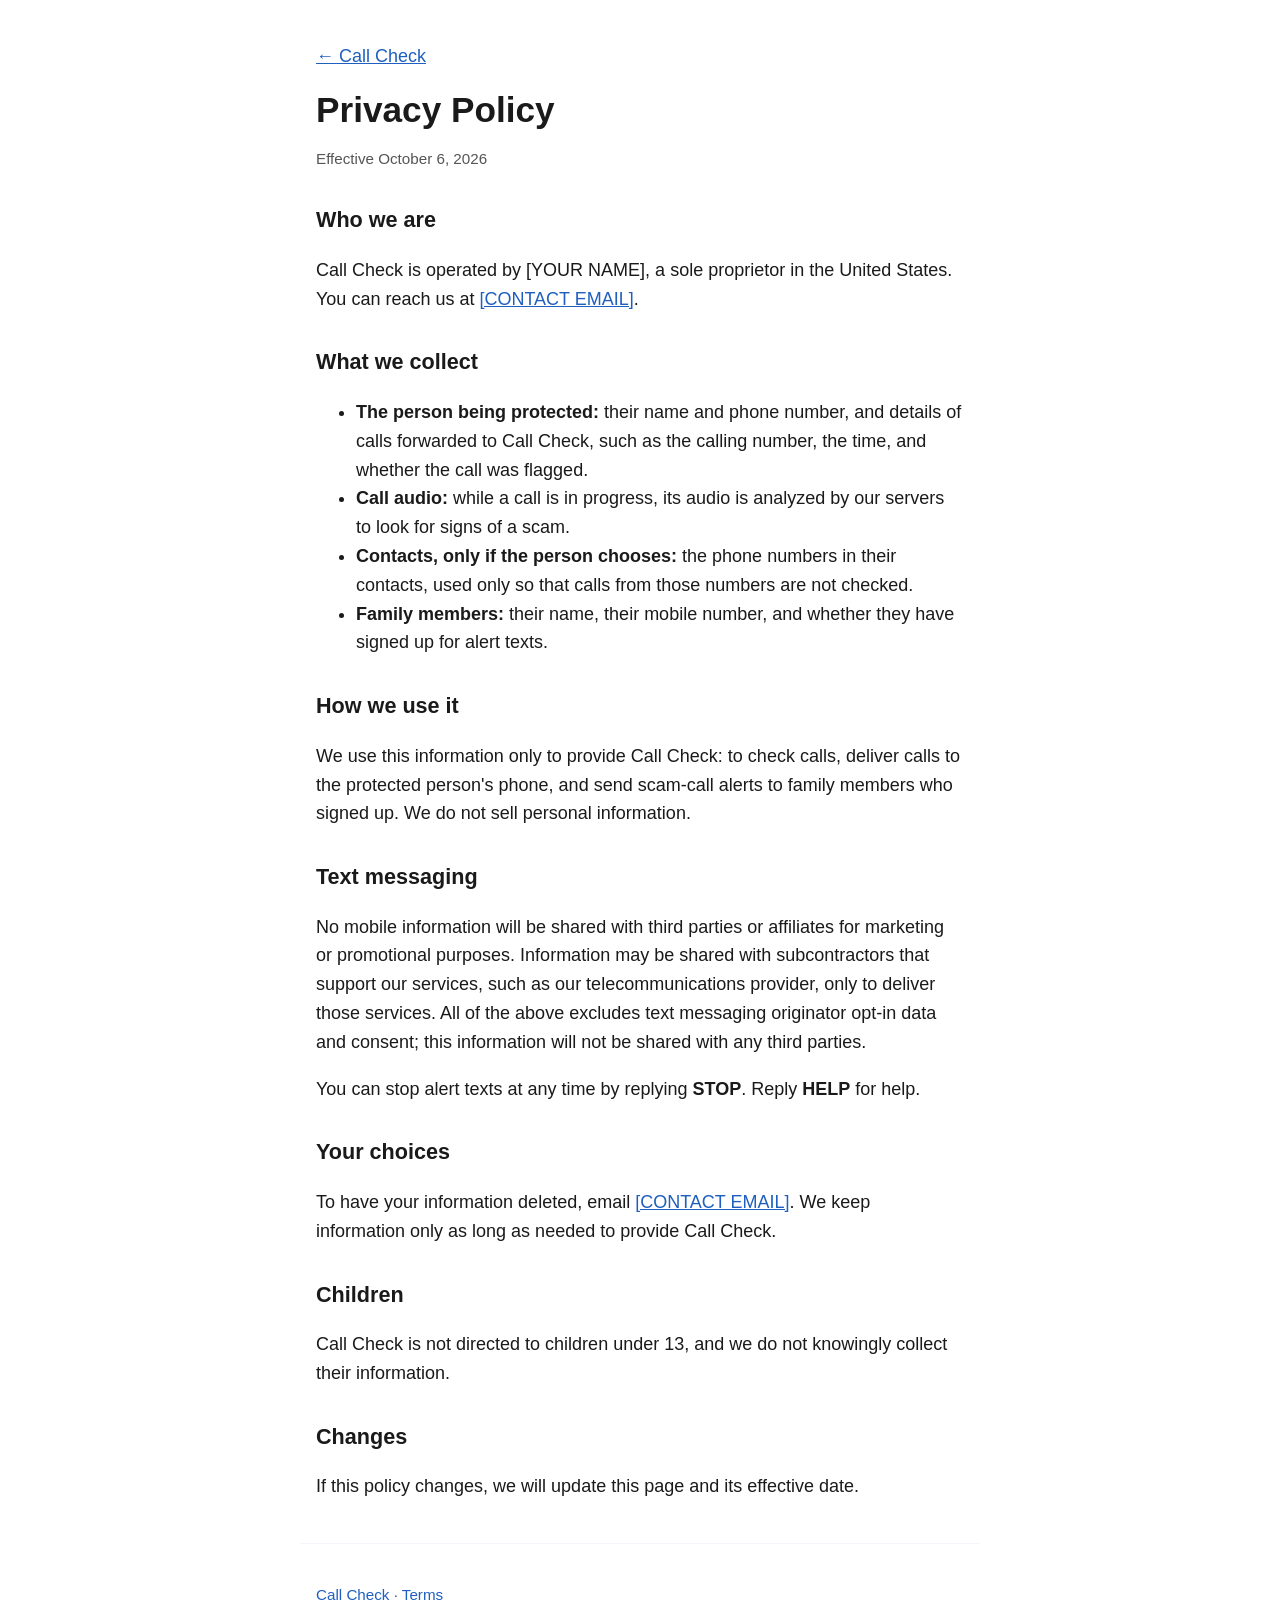
==== privacy.html @ f2814106 "Initial commit: Call Check site Landing page with SMS alert opt-in, privacy policy, and terms.  Co-A" ====
<!doctype html>
<html lang="en">
<head>
  <meta charset="utf-8">
  <meta name="viewport" content="width=device-width, initial-scale=1">
  <title>Privacy Policy · Call Check</title>
  <link rel="stylesheet" href="style.css">
</head>
<body>
  <main>
    <p><a href="index.html">← Call Check</a></p>
    <h1>Privacy Policy</h1>
    <p class="fine">Effective October 6, 2026</p>

    <h2>Who we are</h2>
    <p>Call Check is operated by [YOUR NAME], a sole proprietor in the United States. You can reach us at <a href="mailto:[CONTACT EMAIL]">[CONTACT EMAIL]</a>.</p>

    <h2>What we collect</h2>
    <ul>
      <li><strong>The person being protected:</strong> their name and phone number, and details of calls forwarded to Call Check, such as the calling number, the time, and whether the call was flagged.</li>
      <li><strong>Call audio:</strong> while a call is in progress, its audio is analyzed by our servers to look for signs of a scam.</li>
      <li><strong>Contacts, only if the person chooses:</strong> the phone numbers in their contacts, used only so that calls from those numbers are not checked.</li>
      <li><strong>Family members:</strong> their name, their mobile number, and whether they have signed up for alert texts.</li>
    </ul>

    <h2>How we use it</h2>
    <p>We use this information only to provide Call Check: to check calls, deliver calls to the protected person's phone, and send scam-call alerts to family members who signed up. We do not sell personal information.</p>

    <h2>Text messaging</h2>
    <p>No mobile information will be shared with third parties or affiliates for marketing or promotional purposes. Information may be shared with subcontractors that support our services, such as our telecommunications provider, only to deliver those services. All of the above excludes text messaging originator opt-in data and consent; this information will not be shared with any third parties.</p>
    <p>You can stop alert texts at any time by replying <strong>STOP</strong>. Reply <strong>HELP</strong> for help.</p>

    <h2>Your choices</h2>
    <p>To have your information deleted, email <a href="mailto:[CONTACT EMAIL]">[CONTACT EMAIL]</a>. We keep information only as long as needed to provide Call Check.</p>

    <h2>Children</h2>
    <p>Call Check is not directed to children under 13, and we do not knowingly collect their information.</p>

    <h2>Changes</h2>
    <p>If this policy changes, we will update this page and its effective date.</p>
  </main>
  <footer>
    <p><a href="index.html">Call Check</a> · <a href="terms.html">Terms</a></p>
  </footer>
</body>
</html>
---- style.css ----
:root {
  --bg: #ffffff;
  --text: #1a1a1a;
  --muted: #555555;
  --accent: #1f5fbf;
  --panel: #f2f5fa;
}
@media (prefers-color-scheme: dark) {
  :root {
    --bg: #121417;
    --text: #f1f1f1;
    --muted: #b5b5b5;
    --accent: #7fb0ff;
    --panel: #1d2128;
  }
}
* { box-sizing: border-box; }
body {
  margin: 0;
  background: var(--bg);
  color: var(--text);
  font: 18px/1.6 -apple-system, BlinkMacSystemFont, "Segoe UI", Roboto, Helvetica, Arial, sans-serif;
}
main, footer { max-width: 680px; margin: 0 auto; padding: 24px 16px; }
h1 { font-size: 2.2rem; line-height: 1.2; margin: 0.5rem 0 1rem; }
h2 { font-size: 1.35rem; margin-top: 2rem; }
.lead { font-size: 1.2rem; }
a { color: var(--accent); }
.optin { background: var(--panel); border-radius: 12px; padding: 4px 20px 12px; margin-top: 2rem; }
.button {
  display: inline-block; padding: 14px 22px; border-radius: 10px;
  background: var(--accent); color: var(--bg); font-weight: 700; text-decoration: none;
}
.fine { color: var(--muted); font-size: 0.95rem; }
footer { color: var(--muted); font-size: 0.95rem; border-top: 1px solid var(--panel); }
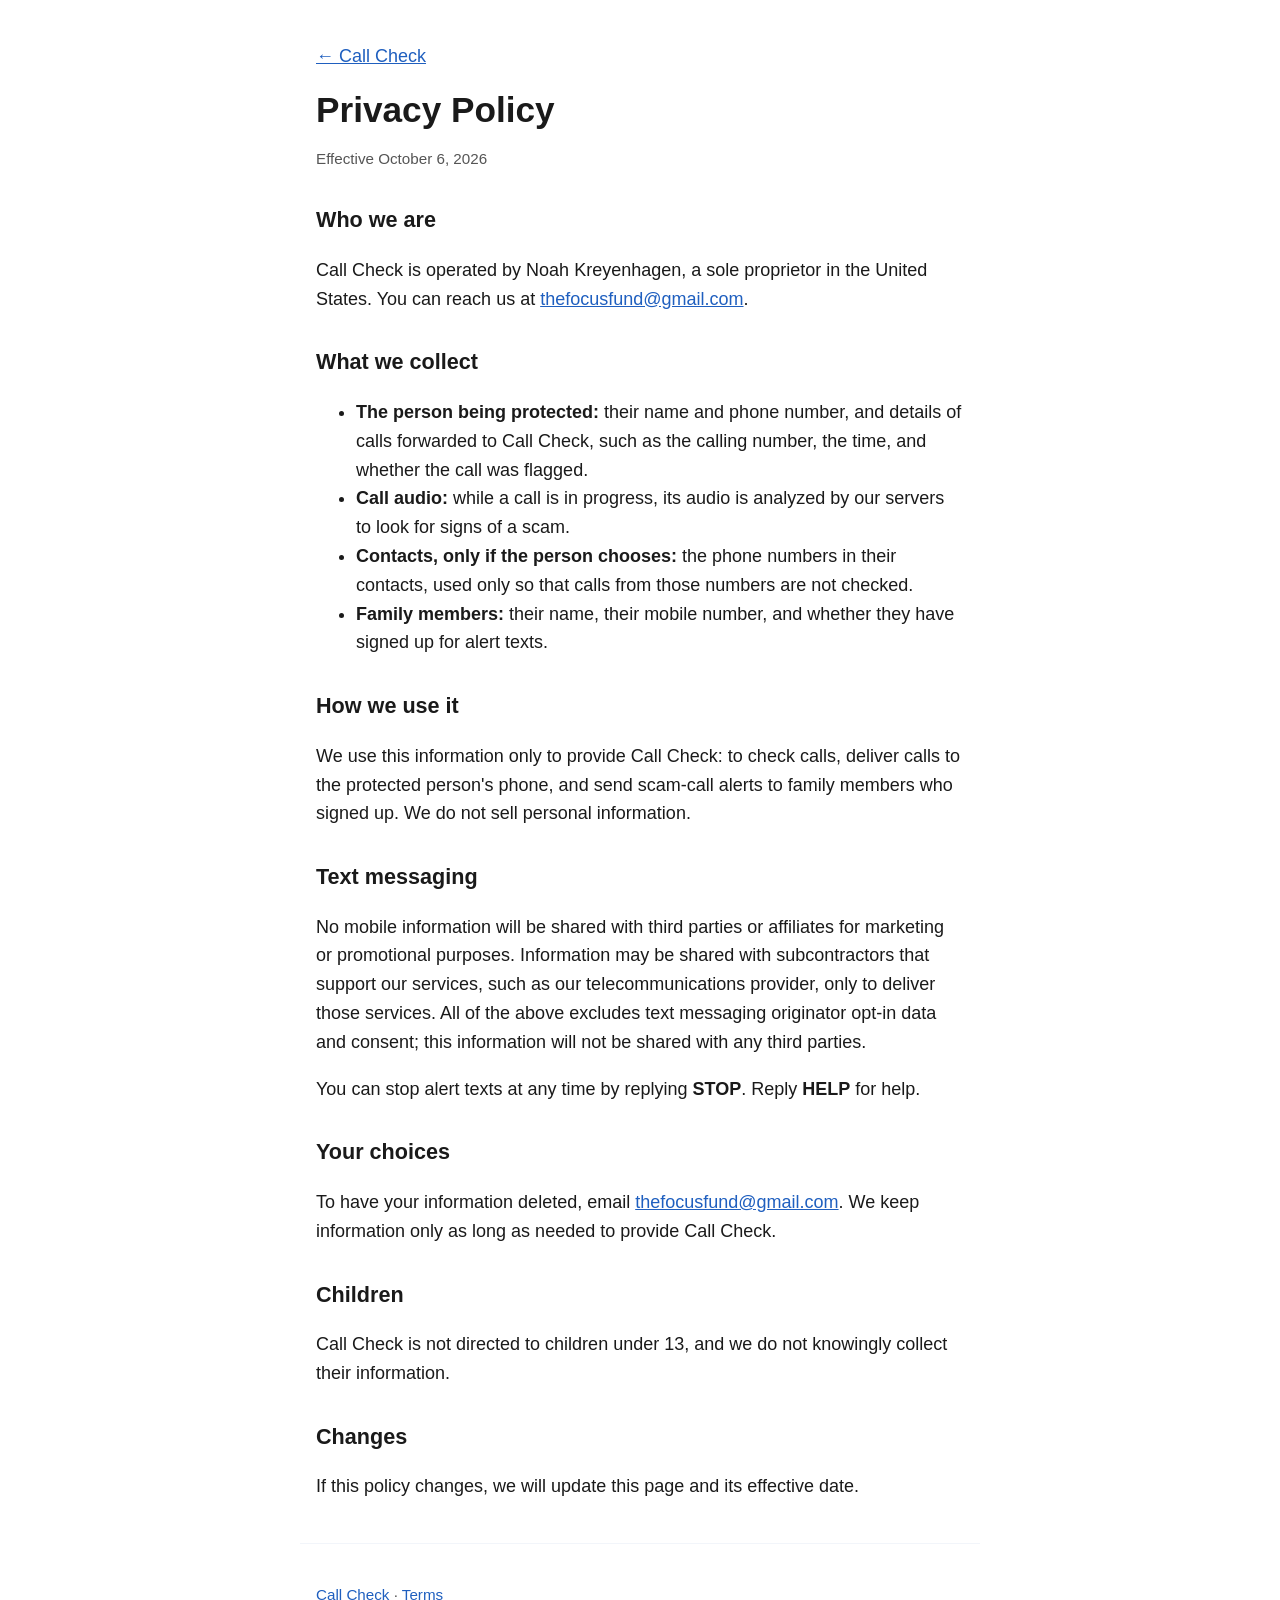
==== commit 3d291795: "Fill in contact email and operator name Co-Authored-By: Claude Opus 5.5 <noreply@anthropic.com>" ====
--- a/privacy.html
+++ b/privacy.html
@@ -13,7 +13,7 @@
     <p class="fine">Effective October 6, 2026</p>
 
     <h2>Who we are</h2>
-    <p>Call Check is operated by [YOUR NAME], a sole proprietor in the United States. You can reach us at <a href="mailto:[CONTACT EMAIL]">[CONTACT EMAIL]</a>.</p>
+    <p>Call Check is operated by Noah Kreyenhagen, a sole proprietor in the United States. You can reach us at <a href="mailto:thefocusfund@gmail.com">thefocusfund@gmail.com</a>.</p>
 
     <h2>What we collect</h2>
     <ul>
@@ -31,7 +31,7 @@
     <p>You can stop alert texts at any time by replying <strong>STOP</strong>. Reply <strong>HELP</strong> for help.</p>
 
     <h2>Your choices</h2>
-    <p>To have your information deleted, email <a href="mailto:[CONTACT EMAIL]">[CONTACT EMAIL]</a>. We keep information only as long as needed to provide Call Check.</p>
+    <p>To have your information deleted, email <a href="mailto:thefocusfund@gmail.com">thefocusfund@gmail.com</a>. We keep information only as long as needed to provide Call Check.</p>
 
     <h2>Children</h2>
     <p>Call Check is not directed to children under 13, and we do not knowingly collect their information.</p>
